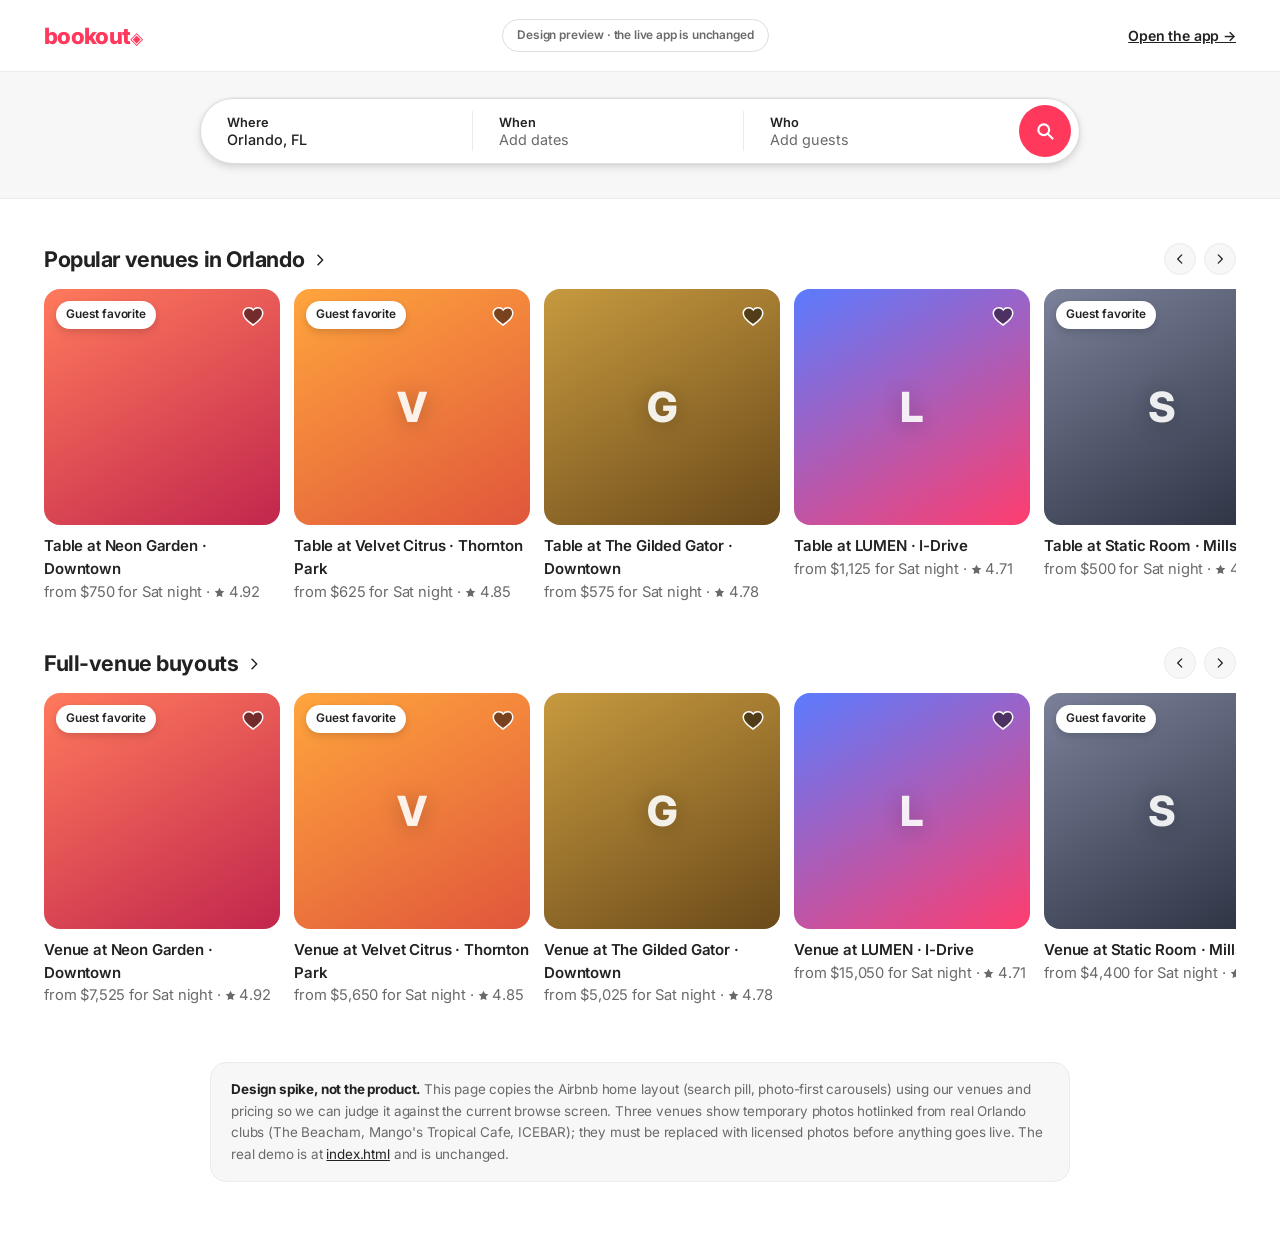
==== preview-airbnb.html @ 1059fa94 "Add tables onto buyouts, When range calendar, temp real photos, Airbnb-look preview - Add tables to " ====
<!DOCTYPE html>
<html lang="en">
<head>
<meta charset="UTF-8" />
<meta name="viewport" content="width=device-width, initial-scale=1.0" />
<title>BookOut · Airbnb-look preview (design spike)</title>
<meta name="robots" content="noindex" />
<link rel="icon" href="data:image/svg+xml,<svg xmlns='http://www.w3.org/2000/svg' viewBox='0 0 100 100'><text y='.9em' font-size='90'>◈</text></svg>" />
<link rel="preconnect" href="https://fonts.googleapis.com" />
<link rel="preconnect" href="https://fonts.gstatic.com" crossorigin />
<link href="https://fonts.googleapis.com/css2?family=Inter:wght@400;500;600;700;800&display=swap" rel="stylesheet" />
<style>
/* ============================================================
   DESIGN SPIKE ONLY. A closer copy of the Airbnb home look
   (search pill + photo-first card carousels) so Raz can compare
   against the current app. Nothing here ships to the real app
   unless we decide to adopt it. Data + pricing helpers are
   duplicated from app.js on purpose; this page stands alone.
   ============================================================ */
:root {
  --canvas: #ffffff; --surface-soft: #f7f7f7; --surface-strong: #f2f2f2;
  --ink: #222222; --body: #3f3f3f; --muted: #6a6a6a; --muted-soft: #929292;
  --rausch: #ff385c; --rausch-active: #e00b41;
  --hairline: #dddddd; --hairline-soft: #ebebeb; --border-strong: #c1c1c1;
  --r-sm: 8px; --r-md: 16px; --r-full: 9999px;
  --shadow: rgba(0,0,0,0.02) 0 0 0 1px, rgba(0,0,0,0.04) 0 2px 6px 0, rgba(0,0,0,0.1) 0 4px 8px 0;
  --shadow-lg: rgba(0,0,0,0.04) 0 0 0 1px, rgba(0,0,0,0.12) 0 6px 20px 0;
  --font: "Inter", -apple-system, system-ui, "Helvetica Neue", sans-serif;
}
* { margin: 0; padding: 0; box-sizing: border-box; }
body { background: var(--canvas); color: var(--ink); font-family: var(--font); font-size: 16px; line-height: 1.5; letter-spacing: -0.01em; -webkit-font-smoothing: antialiased; }

/* top bar */
.topbar { position: sticky; top: 0; z-index: 50; display: flex; align-items: center; justify-content: space-between; gap: 12px; height: 72px; padding: 0 clamp(16px, 4vw, 44px); background: var(--canvas); border-bottom: 1px solid var(--hairline-soft); }
.logo { font-weight: 800; font-size: 1.4rem; letter-spacing: -0.03em; color: var(--rausch); }
.logo i { font-style: normal; font-size: 1.05rem; }
.preview-chip { font-size: 0.74rem; font-weight: 600; color: var(--muted); border: 1px solid var(--hairline); border-radius: var(--r-full); padding: 7px 14px; white-space: nowrap; }
.back-app { font-size: 0.88rem; font-weight: 600; color: var(--ink); text-decoration: underline; }
.back-app:hover { color: var(--rausch); }

/* the search pill */
.search-zone { padding: 26px clamp(16px, 4vw, 44px) 34px; border-bottom: 1px solid var(--hairline-soft); background: var(--surface-soft); }
.search-pill {
  position: relative;
  display: flex; align-items: stretch;
  width: min(880px, 100%); margin: 0 auto;
  background: var(--canvas);
  border: 1px solid var(--hairline);
  border-radius: var(--r-full);
  box-shadow: var(--shadow);
}
.seg { flex: 1; display: flex; flex-direction: column; justify-content: center; gap: 1px; text-align: left; padding: 13px 26px; background: none; border: 0; border-radius: var(--r-full); font-family: var(--font); cursor: pointer; min-width: 0; }
.seg:hover { background: var(--surface-strong); }
.seg b { font-size: 0.8rem; font-weight: 600; color: var(--ink); }
.seg span { font-size: 0.9rem; color: var(--muted); white-space: nowrap; overflow: hidden; text-overflow: ellipsis; }
.seg span.setv { color: var(--ink); font-weight: 500; }
.seg-div { width: 1px; background: var(--hairline-soft); margin: 12px 0; }
.search-go {
  align-self: center;
  width: 52px; height: 52px; margin: 6px 8px 6px 4px; flex-shrink: 0;
  display: grid; place-items: center;
  background: var(--rausch); color: #fff; border: 0; border-radius: 50%;
  cursor: pointer; transition: background 0.15s, transform 0.1s;
}
.search-go:hover { background: var(--rausch-active); }
.search-go:active { transform: scale(0.95); }
.search-go svg { width: 20px; height: 20px; }

/* popovers on the pill */
.pop { position: absolute; top: calc(100% + 12px); z-index: 60; background: var(--canvas); border: 1px solid var(--hairline); border-radius: var(--r-md); box-shadow: var(--shadow-lg); padding: 14px; animation: rise 0.18s both; }
.pop.hidden { display: none; }
#popWhen { left: 50%; transform: translateX(-50%); }
#popWho { right: 8px; width: 300px; }
@keyframes rise { from { opacity: 0; transform: translateY(8px); } to { opacity: 1; } }
#popWhen.pop { transform: translateX(-50%); }
@media (max-width: 700px) {
  .seg { padding: 11px 16px; }
  #popWhen { left: 0; transform: none; }
}
.pop-foot { display: flex; align-items: center; justify-content: space-between; gap: 14px; margin-top: 8px; padding-top: 10px; border-top: 1px solid var(--hairline-soft); }
.btn-textlink { font-family: var(--font); font-weight: 600; font-size: 0.88rem; color: var(--ink); background: none; border: 0; cursor: pointer; text-decoration: underline; }
.btn-mini { font-family: var(--font); font-weight: 600; font-size: 0.86rem; color: #fff; background: var(--rausch); border: 0; border-radius: var(--r-sm); padding: 9px 18px; cursor: pointer; }
.btn-mini:hover { background: var(--rausch-active); }

/* who stepper */
.who-row { display: flex; align-items: center; justify-content: space-between; gap: 14px; padding: 6px 2px; }
.who-row b { font-size: 0.92rem; font-weight: 600; }
.who-row small { display: block; color: var(--muted); font-weight: 400; font-size: 0.78rem; }
.stepper { display: flex; align-items: center; gap: 12px; }
.step-btn { width: 32px; height: 32px; display: grid; place-items: center; font-family: var(--font); font-size: 1.05rem; line-height: 1; color: var(--ink); background: var(--canvas); border: 1px solid var(--border-strong); border-radius: 50%; cursor: pointer; }
.step-btn:hover:not(:disabled) { border-color: var(--ink); }
.step-btn:disabled { opacity: 0.3; cursor: default; }
.step-qty { min-width: 22px; text-align: center; font-weight: 600; }

/* range calendar (same port of the React Aria RangeCalendar as the app) */
.rc { width: fit-content; }
.rc-head { display: flex; align-items: center; gap: 4px; padding-bottom: 4px; }
.rc-title { flex: 1; text-align: center; font-size: 0.9rem; font-weight: 600; color: var(--ink); }
.rc-nav { width: 36px; height: 36px; display: grid; place-items: center; background: none; border: 0; border-radius: var(--r-sm); color: var(--muted); cursor: pointer; transition: background 0.15s, color 0.15s; }
.rc-nav:hover:not(:disabled) { background: var(--surface-soft); color: var(--ink); }
.rc-nav:disabled { opacity: 0.3; cursor: default; }
.rc-nav svg { display: block; }
.rc-grid { display: grid; grid-template-columns: repeat(7, 36px); }
.rc-dow span { height: 32px; display: grid; place-items: center; font-size: 0.72rem; font-weight: 500; color: var(--muted-soft); }
.rc-cell { position: relative; width: 36px; height: 36px; display: grid; place-items: center; font-family: var(--font); font-size: 0.85rem; color: var(--ink); background: none; border: 1px solid transparent; border-radius: var(--r-sm); cursor: pointer; padding: 0; transition: color 0.15s, background-color 0.15s, border-radius 0.15s; }
.rc-cell.empty, .rc-cell.disabled { pointer-events: none; }
.rc-cell.disabled { opacity: 0.3; }
.rc-cell:hover:not(.sel):not(.mid) { background: var(--surface-soft); }
.rc-cell.sel { background: var(--ink); color: #fff; }
.rc-cell.sel.capped.start { border-radius: var(--r-sm) 0 0 var(--r-sm); }
.rc-cell.sel.capped.end { border-radius: 0 var(--r-sm) var(--r-sm) 0; }
.rc-cell.mid { background: var(--surface-soft); border-radius: 0; }
.rc-cell.today::after { content: ""; position: absolute; bottom: 4px; left: 50%; transform: translateX(-50%); width: 3px; height: 3px; border-radius: 50%; background: var(--ink); }
.rc-cell.today.sel::after { background: #fff; }

/* card rows */
main { max-width: 1560px; margin: 0 auto; padding: 10px clamp(16px, 4vw, 44px) 60px; }
.row { margin-top: 34px; }
.row-head { display: flex; align-items: center; gap: 10px; margin-bottom: 14px; }
.row-title { display: flex; align-items: center; gap: 8px; font-weight: 700; font-size: 1.35rem; letter-spacing: -0.02em; color: var(--ink); text-decoration: none; }
.row-title svg { width: 16px; height: 16px; margin-top: 2px; }
.row-nav { margin-left: auto; display: flex; gap: 8px; }
.row-nav button { width: 32px; height: 32px; display: grid; place-items: center; background: var(--surface-soft); border: 1px solid var(--hairline-soft); border-radius: 50%; color: var(--ink); cursor: pointer; transition: box-shadow 0.15s, background 0.15s; }
.row-nav button:hover { background: var(--canvas); box-shadow: var(--shadow); }
.row-nav svg { width: 14px; height: 14px; }
.cards { display: flex; gap: 14px; overflow-x: auto; scroll-behavior: smooth; padding-bottom: 10px; scrollbar-width: none; }
.cards::-webkit-scrollbar { display: none; }
.pcard { flex: 0 0 236px; cursor: pointer; }
.pcard-photo { position: relative; aspect-ratio: 1 / 1; border-radius: var(--r-md); overflow: hidden; background-size: cover; background-position: center; }
.pcard-fav { position: absolute; top: 12px; left: 12px; font-size: 0.74rem; font-weight: 600; color: var(--ink); background: var(--canvas); border-radius: var(--r-full); padding: 5px 10px; box-shadow: var(--shadow); }
.pcard-heart { position: absolute; top: 10px; right: 10px; width: 34px; height: 34px; display: grid; place-items: center; background: none; border: 0; cursor: pointer; padding: 0; }
.pcard-heart svg { width: 24px; height: 24px; fill: rgba(0,0,0,0.5); stroke: #fff; stroke-width: 2; transition: fill 0.15s, transform 0.12s; }
.pcard-heart.on svg { fill: var(--rausch); }
.pcard-heart:active svg { transform: scale(0.85); }
.pcard-glyph { position: absolute; inset: 0; display: grid; place-items: center; font-weight: 800; font-size: 2.6rem; color: rgba(255,255,255,0.9); text-shadow: 0 2px 20px rgba(0,0,0,0.25); }
.pcard-name { margin-top: 10px; font-weight: 600; font-size: 0.94rem; }
.pcard-sub { color: var(--muted); font-size: 0.92rem; }
.pcard-sub .star { display: inline-block; width: 11px; height: 11px; fill: var(--muted); vertical-align: -1px; }

/* footer note */
.note { margin: 46px auto 0; max-width: 860px; padding: 16px 20px; border: 1px solid var(--hairline-soft); border-radius: var(--r-md); background: var(--surface-soft); color: var(--muted); font-size: 0.84rem; line-height: 1.6; }
.note b { color: var(--ink); }
.note a { color: var(--ink); }
</style>
</head>
<body>

<header class="topbar">
  <div class="logo">bookout<i>◈</i></div>
  <span class="preview-chip">Design preview · the live app is unchanged</span>
  <a class="back-app" href="index.html">Open the app →</a>
</header>

<div class="search-zone">
  <div class="search-pill" id="searchPill">
    <button type="button" class="seg" id="segWhere">
      <b>Where</b><span class="setv">Orlando, FL</span>
    </button>
    <div class="seg-div"></div>
    <button type="button" class="seg" id="segWhen">
      <b>When</b><span id="whenText">Add dates</span>
    </button>
    <div class="seg-div"></div>
    <button type="button" class="seg" id="segWho">
      <b>Who</b><span id="whoText">Add guests</span>
    </button>
    <button type="button" class="search-go" id="btnGo" aria-label="Search">
      <svg viewBox="0 0 24 24" aria-hidden="true"><circle cx="10.5" cy="10.5" r="6.5" fill="none" stroke="currentColor" stroke-width="2.6"/><path d="M15.5 15.5L21 21" stroke="currentColor" stroke-width="2.6" stroke-linecap="round"/></svg>
    </button>

    <div class="pop hidden" id="popWhen" role="dialog" aria-label="Choose your dates">
      <div class="rc" id="rcCal"></div>
      <div class="pop-foot">
        <button type="button" class="btn-textlink" id="whenClear">Clear</button>
        <button type="button" class="btn-mini" id="whenDone">Done</button>
      </div>
    </div>

    <div class="pop hidden" id="popWho" role="dialog" aria-label="How many guests">
      <div class="who-row">
        <div><b>Guests</b><small>Your whole group</small></div>
        <div class="stepper">
          <button type="button" class="step-btn" id="whoMinus">-</button>
          <b class="step-qty" id="whoQty">8</b>
          <button type="button" class="step-btn" id="whoPlus">+</button>
        </div>
      </div>
      <div class="pop-foot">
        <span></span>
        <button type="button" class="btn-mini" id="whoDone">Done</button>
      </div>
    </div>
  </div>
</div>

<main>
  <section class="row">
    <div class="row-head">
      <a class="row-title" href="#">Popular venues in Orlando
        <svg viewBox="0 0 24 24" aria-hidden="true"><path d="M9 5l7 7-7 7" fill="none" stroke="currentColor" stroke-width="2.2" stroke-linecap="round" stroke-linejoin="round"/></svg>
      </a>
      <div class="row-nav">
        <button type="button" data-scroll="-1" data-row="rowTables" aria-label="Scroll back"><svg viewBox="0 0 24 24"><path d="M15 5l-7 7 7 7" fill="none" stroke="currentColor" stroke-width="2.2" stroke-linecap="round" stroke-linejoin="round"/></svg></button>
        <button type="button" data-scroll="1" data-row="rowTables" aria-label="Scroll forward"><svg viewBox="0 0 24 24"><path d="M9 5l7 7-7 7" fill="none" stroke="currentColor" stroke-width="2.2" stroke-linecap="round" stroke-linejoin="round"/></svg></button>
      </div>
    </div>
    <div class="cards" id="rowTables"></div>
  </section>

  <section class="row">
    <div class="row-head">
      <a class="row-title" href="#">Full-venue buyouts
        <svg viewBox="0 0 24 24" aria-hidden="true"><path d="M9 5l7 7-7 7" fill="none" stroke="currentColor" stroke-width="2.2" stroke-linecap="round" stroke-linejoin="round"/></svg>
      </a>
      <div class="row-nav">
        <button type="button" data-scroll="-1" data-row="rowBuyouts" aria-label="Scroll back"><svg viewBox="0 0 24 24"><path d="M15 5l-7 7 7 7" fill="none" stroke="currentColor" stroke-width="2.2" stroke-linecap="round" stroke-linejoin="round"/></svg></button>
        <button type="button" data-scroll="1" data-row="rowBuyouts" aria-label="Scroll forward"><svg viewBox="0 0 24 24"><path d="M9 5l7 7-7 7" fill="none" stroke="currentColor" stroke-width="2.2" stroke-linecap="round" stroke-linejoin="round"/></svg></button>
      </div>
    </div>
    <div class="cards" id="rowBuyouts"></div>
  </section>

  <p class="note">
    <b>Design spike, not the product.</b> This page copies the Airbnb home layout (search pill, photo-first carousels) using our venues and pricing so we can judge it against the current browse screen. Three venues show temporary photos hotlinked from real Orlando clubs (The Beacham, Mango's Tropical Cafe, ICEBAR); they must be replaced with licensed photos before anything goes live. The real demo is at <a href="index.html">index.html</a> and is unchanged.
  </p>
</main>

<script>
"use strict";
/* Design spike. Venue data + pricing helpers duplicated from app.js on
   purpose so this page stands alone and never touches the real app. */

const VENUES = [
  { id: "neon",     name: "Neon Garden",     area: "Downtown",      band: [600, 1200],  buyout: [6000, 9000],   g: ["#ff7a5c", "#c2264d"], glyph: "N", rating: 4.92, fav: true },
  { id: "velvet",   name: "Velvet Citrus",   area: "Thornton Park", band: [500, 900],   buyout: [4500, 7000],   g: ["#ffa53d", "#e0563b"], glyph: "V", rating: 4.85, fav: true },
  { id: "gator",    name: "The Gilded Gator", area: "Downtown",      band: [450, 850],   buyout: [4000, 6500],   g: ["#c79a3f", "#6b4a1a"], glyph: "G", rating: 4.78, fav: false },
  { id: "lumen",    name: "LUMEN",           area: "I-Drive",       band: [900, 2000],  buyout: [12000, 18000], g: ["#5b7bff", "#ff3d6e"], glyph: "L", rating: 4.71, fav: false },
  { id: "static",   name: "Static Room",     area: "Mills 50",      band: [400, 800],   buyout: [3500, 6000],   g: ["#7a8199", "#2b3040"], glyph: "S", rating: 4.88, fav: true },
  { id: "palma",    name: "Palma Social",    area: "Downtown",      band: [550, 1000],  buyout: [5000, 8000],   g: ["#ff8a4d", "#b02063"], glyph: "P", rating: 4.83, fav: false },
  { id: "seven",    name: "Skyline SEVEN",   area: "Downtown",      band: [700, 1400],  buyout: [7000, 11000],  g: ["#3fd0c2", "#2a5b8f"], glyph: "7", rating: 4.95, fav: true },
  { id: "wax",      name: "Basement Wax",    area: "Mills 50",      band: [300, 600],   buyout: [2500, 4500],   g: ["#e0563b", "#5c1f3a"], glyph: "W", rating: 4.90, fav: true },
  { id: "meridian", name: "Club Meridian",   area: "I-Drive",       band: [800, 1600],  buyout: [9000, 14000],  g: ["#ffc23d", "#e0563b"], glyph: "M", rating: 4.76, fav: false },
];

// TEMP real photos, same three stand-ins as the app (see TEMP_REAL_PHOTOS in app.js)
const PHOTOS = {
  neon: "https://lirp.cdn-website.com/4eb3478d/dms3rep/multi/opt/beacham-home-hero-1-1920w.png",
  palma: "https://cdn.prod.website-files.com/67ee7f2c25ba2cfc9ac41648/67ee7f2c25ba2cfc9ac41816_Mango_s-Orlando-dinner-8-3-2025-_smaller.avif",
  meridian: "https://icebarorlando.com/bc/wp-content/uploads/home-hero-ice-landscape.png",
};

/* pricing (duplicated from app.js) */
const roundTo = (n, step) => Math.round(n / step) * step;
const usd = new Intl.NumberFormat("en-US", { style: "currency", currency: "USD", maximumFractionDigits: 0 });
function isoOf(dt) { const y = dt.getFullYear(), m = String(dt.getMonth() + 1).padStart(2, "0"), d = String(dt.getDate()).padStart(2, "0"); return `${y}-${m}-${d}`; }
function weekWobble(iso) { const [y, m, d] = iso.split("-").map(Number); const wk = Math.floor(Date.UTC(y, m - 1, d) / (7 * 864e5)); const s = Math.sin(wk * 12.9898) * 43758.5453; return 0.94 + (s - Math.floor(s)) * 0.12; }
function daysOut(iso) { const [y, m, d] = iso.split("-").map(Number); const n = new Date(); return Math.round((Date.UTC(y, m - 1, d) - Date.UTC(n.getFullYear(), n.getMonth(), n.getDate())) / 864e5); }
function earlyBirdFactor(iso) { const out = daysOut(iso); return 1 - (out <= 0 ? 0 : Math.min(0.18, out * 0.006)); }
function busyFactor(iso) { const [y, m, d] = iso.split("-").map(Number); const wd = new Date(y, m - 1, d).getDay(); const base = (wd === 5 || wd === 6) ? 1.28 : wd === 4 ? 1.08 : wd === 0 ? 1.00 : 0.82; return base * weekWobble(iso); }
function demandFactor(iso) { return busyFactor(iso) * earlyBirdFactor(iso); }
function priceFor(base, iso) { return roundTo(base * demandFactor(iso), 25); }
function fmtShort(iso) { const [y, m, d] = iso.split("-").map(Number); return new Date(y, m - 1, d).toLocaleDateString("en-US", { month: "short", day: "numeric" }); }

const $ = (id) => document.getElementById(id);
const nextSat = (() => { const d = new Date(); d.setDate(d.getDate() + ((6 - d.getDay() + 7) % 7 || 7)); return isoOf(d); })();
const state = { start: null, end: null, guests: 8 };

/* which night to price on the cards: your range start, else next Saturday */
function cardNight() { return state.start || nextSat; }
function nightWord() { const iso = cardNight(); const [y, m, d] = iso.split("-").map(Number); return new Date(y, m - 1, d).toLocaleDateString("en-US", { weekday: "short" }); }

const star = `<svg class="star" viewBox="0 0 16 16" aria-hidden="true"><path d="M8 1l2.2 4.5 4.8.7-3.5 3.4.8 4.9L8 12.7 3.7 14.5l.8-4.9L1 6.2l4.8-.7z"/></svg>`;

function card(v, type) {
  const base = type === "buyout" ? v.buyout[0] : v.band[0];
  const price = priceFor(base, cardNight());
  const bg = PHOTOS[v.id]
    ? `background-image:url('${PHOTOS[v.id]}'),linear-gradient(150deg,${v.g[0]},${v.g[1]})`
    : `background-image:linear-gradient(150deg,${v.g[0]},${v.g[1]})`;
  return `<article class="pcard">
    <div class="pcard-photo" style="${bg}">
      ${PHOTOS[v.id] ? "" : `<span class="pcard-glyph">${v.glyph}</span>`}
      ${v.fav ? `<span class="pcard-fav">Guest favorite</span>` : ""}
      <button type="button" class="pcard-heart" aria-label="Save ${v.name}"><svg viewBox="0 0 32 32"><path d="M16 28C7.9 22.7 3 17.9 3 12.4 3 8.3 6.3 5 10.4 5c2.4 0 4.6 1.1 6 2.9C17.7 6.1 19.9 5 22.3 5 26.4 5 29 8.3 29 12.4c0 5.5-4.9 10.3-13 15.6z"/></svg></button>
    </div>
    <div class="pcard-name">${type === "buyout" ? "Venue" : "Table"} at ${v.name} · ${v.area}</div>
    <div class="pcard-sub">from ${usd.format(price)} for ${nightWord()} night · ${star} ${v.rating.toFixed(2)}</div>
  </article>`;
}

function renderRows() {
  $("rowTables").innerHTML = VENUES.map((v) => card(v, "table")).join("");
  $("rowBuyouts").innerHTML = VENUES.map((v) => card(v, "buyout")).join("");
  document.querySelectorAll(".pcard-heart").forEach((h) =>
    h.addEventListener("click", (e) => { e.stopPropagation(); h.classList.toggle("on"); })
  );
}

/* row scroll chevrons */
document.querySelectorAll(".row-nav button").forEach((b) =>
  b.addEventListener("click", () => {
    const row = $(b.dataset.row);
    row.scrollBy({ left: Number(b.dataset.scroll) * (row.clientWidth - 100), behavior: "smooth" });
  })
);

/* popover plumbing */
function toggle(pop, others) {
  others.forEach((o) => $(o).classList.add("hidden"));
  $(pop).classList.toggle("hidden");
}
$("segWhen").addEventListener("click", (e) => { e.stopPropagation(); toggle("popWhen", ["popWho"]); renderRC(); });
$("segWho").addEventListener("click", (e) => { e.stopPropagation(); toggle("popWho", ["popWhen"]); });
$("segWhere").addEventListener("click", () => {});
document.addEventListener("click", (e) => {
  if (!e.target.closest(".search-pill")) { $("popWhen").classList.add("hidden"); $("popWho").classList.add("hidden"); }
});
$("popWhen").addEventListener("click", (e) => e.stopPropagation());
$("popWho").addEventListener("click", (e) => e.stopPropagation());
$("whenDone").addEventListener("click", () => $("popWhen").classList.add("hidden"));
$("whoDone").addEventListener("click", () => $("popWho").classList.add("hidden"));
$("whenClear").addEventListener("click", () => { state.start = null; state.end = null; syncWhen(); renderRC(); renderRows(); });

$("whoMinus").addEventListener("click", () => { state.guests = Math.max(1, state.guests - 1); syncWho(); });
$("whoPlus").addEventListener("click", () => { state.guests = Math.min(2000, state.guests + 1); syncWho(); });
function syncWho() { $("whoQty").textContent = state.guests; $("whoText").textContent = `${state.guests} guests`; $("whoText").classList.add("setv"); }

function syncWhen() {
  const t = $("whenText");
  t.classList.toggle("setv", !!state.start);
  t.textContent = !state.start ? "Add dates"
    : !state.end ? `${fmtShort(state.start)} · pick an end`
    : state.start === state.end ? fmtShort(state.start)
    : `${fmtShort(state.start)} to ${fmtShort(state.end)}`;
}

$("btnGo").addEventListener("click", () => {
  document.querySelector(".row").scrollIntoView({ behavior: "smooth", block: "start" });
});

/* range calendar (same port of the React Aria RangeCalendar as app.js) */
const DOW_NARROW = ["S", "M", "T", "W", "T", "F", "S"];
const CHEV_L = `<svg viewBox="0 0 16 16" width="16" height="16" aria-hidden="true"><path d="M10 3L5.5 8 10 13" fill="none" stroke="currentColor" stroke-width="1.8" stroke-linecap="round" stroke-linejoin="round"/></svg>`;
const CHEV_R = `<svg viewBox="0 0 16 16" width="16" height="16" aria-hidden="true"><path d="M6 3l4.5 5L6 13" fill="none" stroke="currentColor" stroke-width="1.8" stroke-linecap="round" stroke-linejoin="round"/></svg>`;
let rcY, rcM;
{ const t = new Date(); rcY = t.getFullYear(); rcM = t.getMonth(); }

function renderRC() {
  const el = $("rcCal");
  const todayIso = isoOf(new Date());
  const startWd = new Date(rcY, rcM, 1).getDay();
  const days = new Date(rcY, rcM + 1, 0).getDate();
  const n = new Date();
  const atMin = rcY < n.getFullYear() || (rcY === n.getFullYear() && rcM <= n.getMonth());
  const atMax = new Date(rcY, rcM, 1) >= new Date(n.getFullYear(), n.getMonth() + 6, 1);

  let cells = "";
  for (let i = 0; i < startWd; i++) cells += `<span class="rc-cell empty"></span>`;
  for (let d = 1; d <= days; d++) {
    const iso = isoOf(new Date(rcY, rcM, d));
    const past = iso < todayIso;
    const isStart = state.start === iso, isEnd = state.end === iso;
    const capped = state.start && state.end && state.start !== state.end;
    const cls = ["rc-cell", past ? "disabled" : "",
      isStart || isEnd ? "sel" : "", isStart ? "start" : "", isEnd ? "end" : "",
      capped && (isStart || isEnd) ? "capped" : "",
      state.start && state.end && iso > state.start && iso < state.end ? "mid" : "",
      iso === todayIso ? "today" : ""].filter(Boolean).join(" ");
    cells += past ? `<span class="${cls}">${d}</span>` : `<button type="button" class="${cls}" data-iso="${iso}">${d}</button>`;
  }

  el.innerHTML = `
    <header class="rc-head">
      <button type="button" class="rc-nav" data-rc="prev" ${atMin ? "disabled" : ""} aria-label="Previous month">${CHEV_L}</button>
      <b class="rc-title">${new Date(rcY, rcM, 1).toLocaleDateString("en-US", { month: "long", year: "numeric" })}</b>
      <button type="button" class="rc-nav" data-rc="next" ${atMax ? "disabled" : ""} aria-label="Next month">${CHEV_R}</button>
    </header>
    <div class="rc-grid rc-dow">${DOW_NARROW.map((x) => `<span>${x}</span>`).join("")}</div>
    <div class="rc-grid">${cells}</div>`;

  el.querySelector('[data-rc="prev"]').addEventListener("click", () => { rcM--; if (rcM < 0) { rcM = 11; rcY--; } renderRC(); });
  el.querySelector('[data-rc="next"]').addEventListener("click", () => { rcM++; if (rcM > 11) { rcM = 0; rcY++; } renderRC(); });
  el.querySelectorAll(".rc-cell[data-iso]").forEach((b) => b.addEventListener("click", () => {
    const iso = b.dataset.iso;
    if (!state.start || state.end) { state.start = iso; state.end = null; }
    else if (iso < state.start) { state.start = iso; state.end = null; }
    else { state.end = iso; }
    syncWhen(); renderRC(); renderRows(); // card prices follow your dates
  }));
}

renderRows();
</script>
</body>
</html>
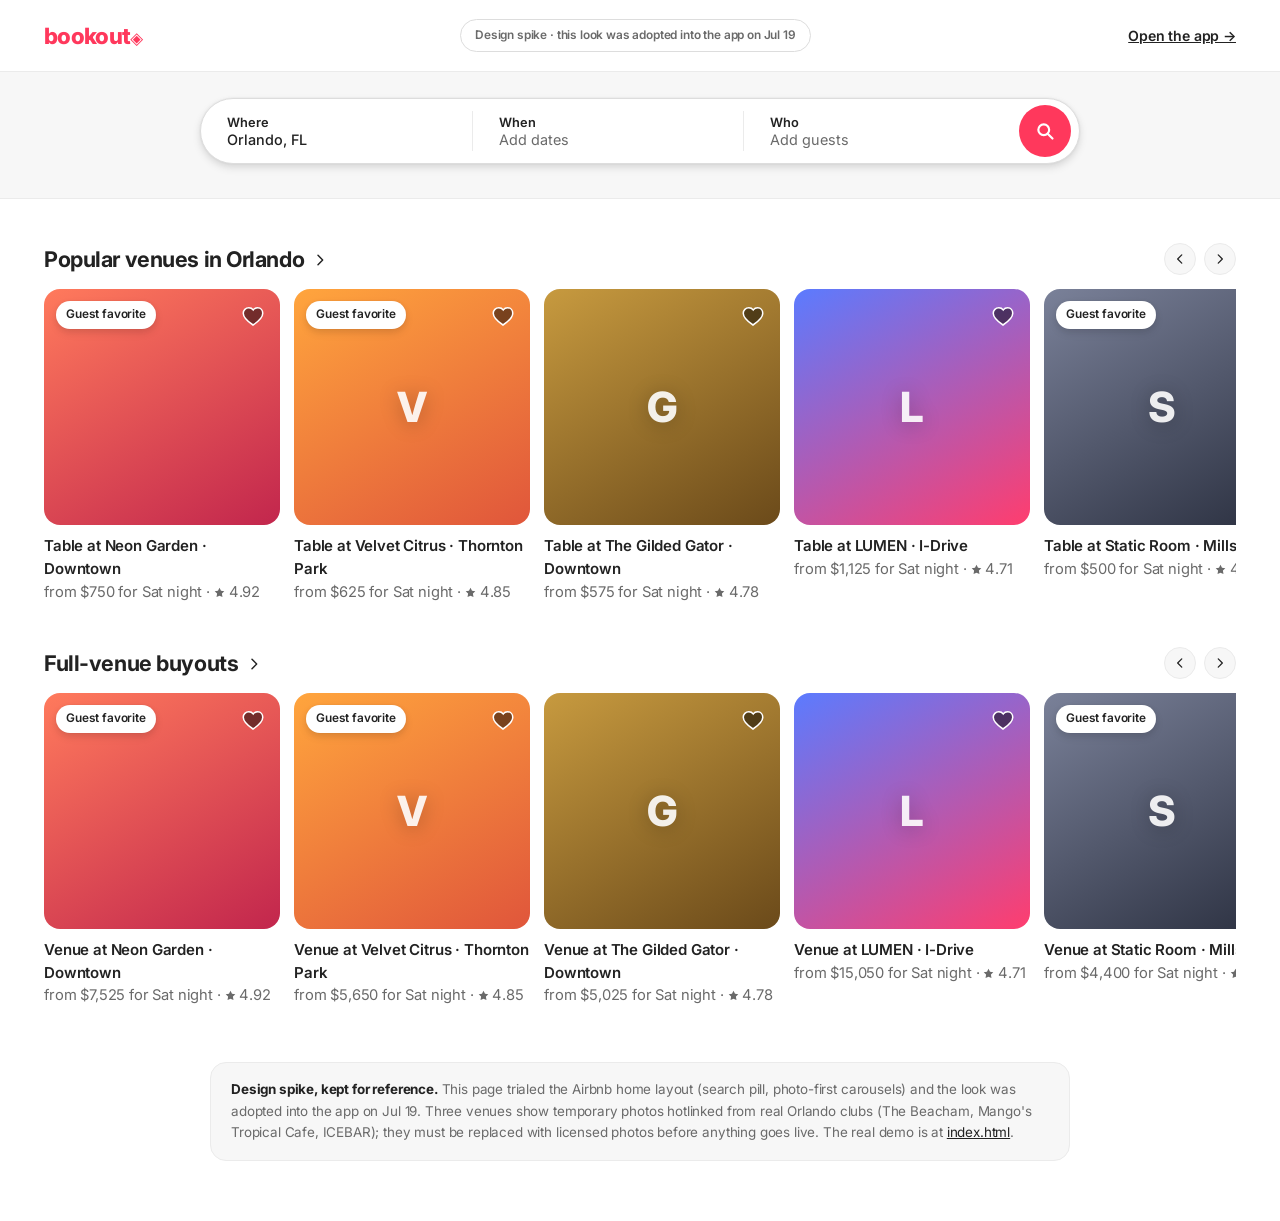
==== commit 88e3bc2d: "Adopt the Airbnb look on browse; split deposits, LED table signs, AI sign ideas Browse (book mode) n" ====
--- a/preview-airbnb.html
+++ b/preview-airbnb.html
@@ -147,7 +147,7 @@
 
 <header class="topbar">
   <div class="logo">bookout<i>◈</i></div>
-  <span class="preview-chip">Design preview · the live app is unchanged</span>
+  <span class="preview-chip">Design spike · this look was adopted into the app on Jul 19</span>
   <a class="back-app" href="index.html">Open the app →</a>
 </header>
 
@@ -221,7 +221,7 @@
   </section>
 
   <p class="note">
-    <b>Design spike, not the product.</b> This page copies the Airbnb home layout (search pill, photo-first carousels) using our venues and pricing so we can judge it against the current browse screen. Three venues show temporary photos hotlinked from real Orlando clubs (The Beacham, Mango's Tropical Cafe, ICEBAR); they must be replaced with licensed photos before anything goes live. The real demo is at <a href="index.html">index.html</a> and is unchanged.
+    <b>Design spike, kept for reference.</b> This page trialed the Airbnb home layout (search pill, photo-first carousels) and the look was adopted into the app on Jul 19. Three venues show temporary photos hotlinked from real Orlando clubs (The Beacham, Mango's Tropical Cafe, ICEBAR); they must be replaced with licensed photos before anything goes live. The real demo is at <a href="index.html">index.html</a>.
   </p>
 </main>
 
